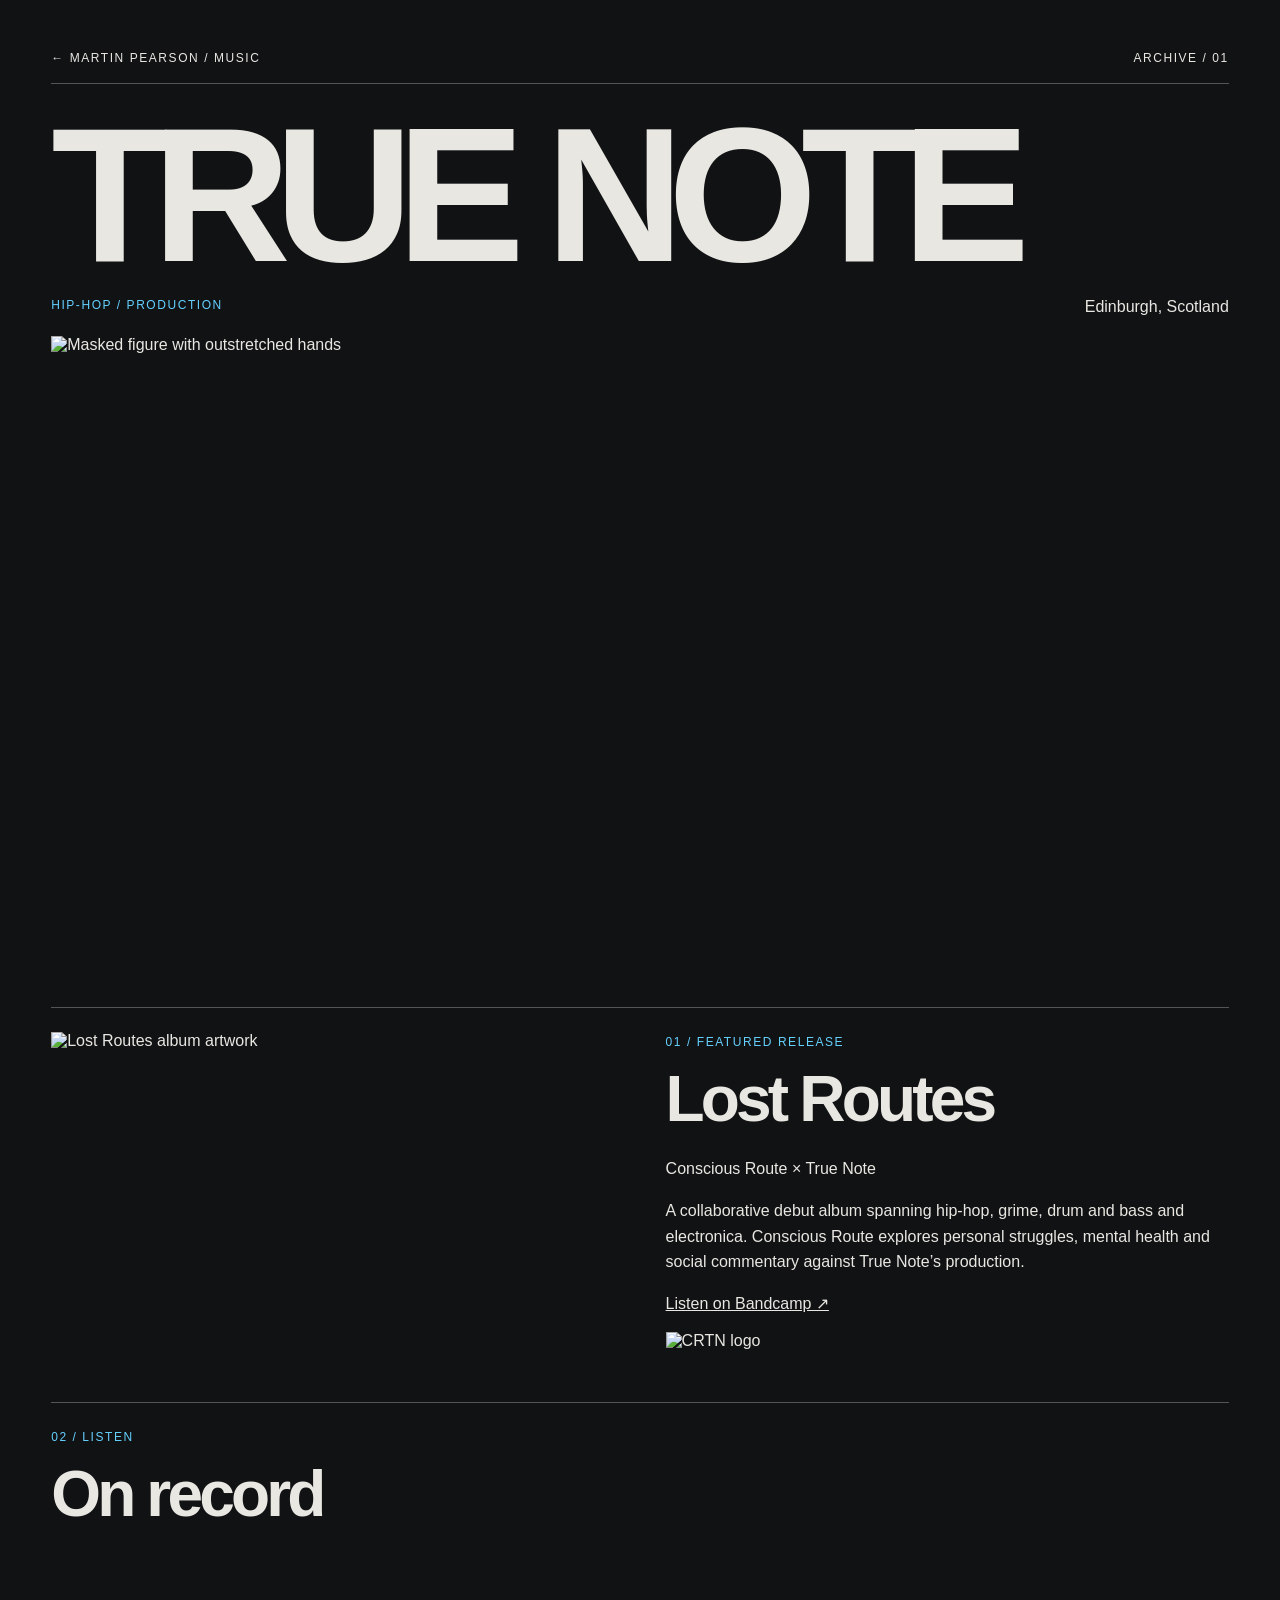
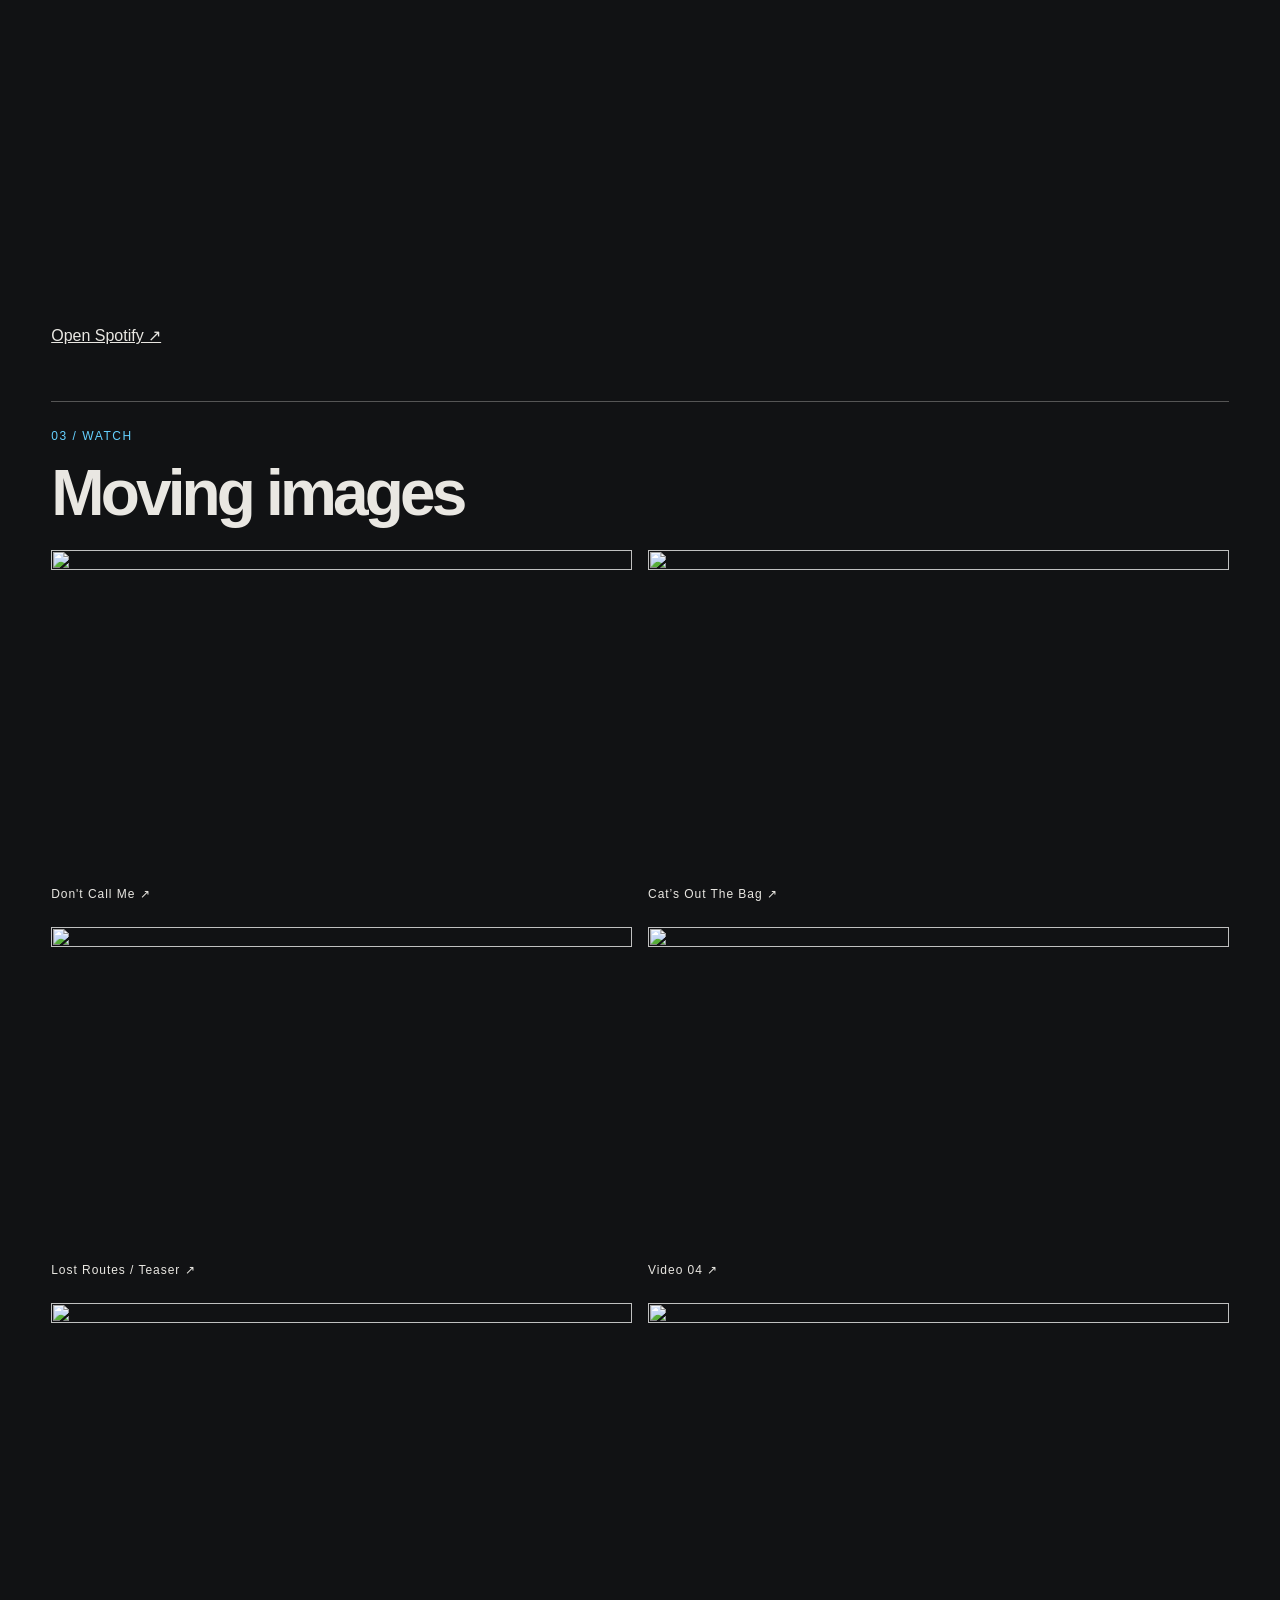
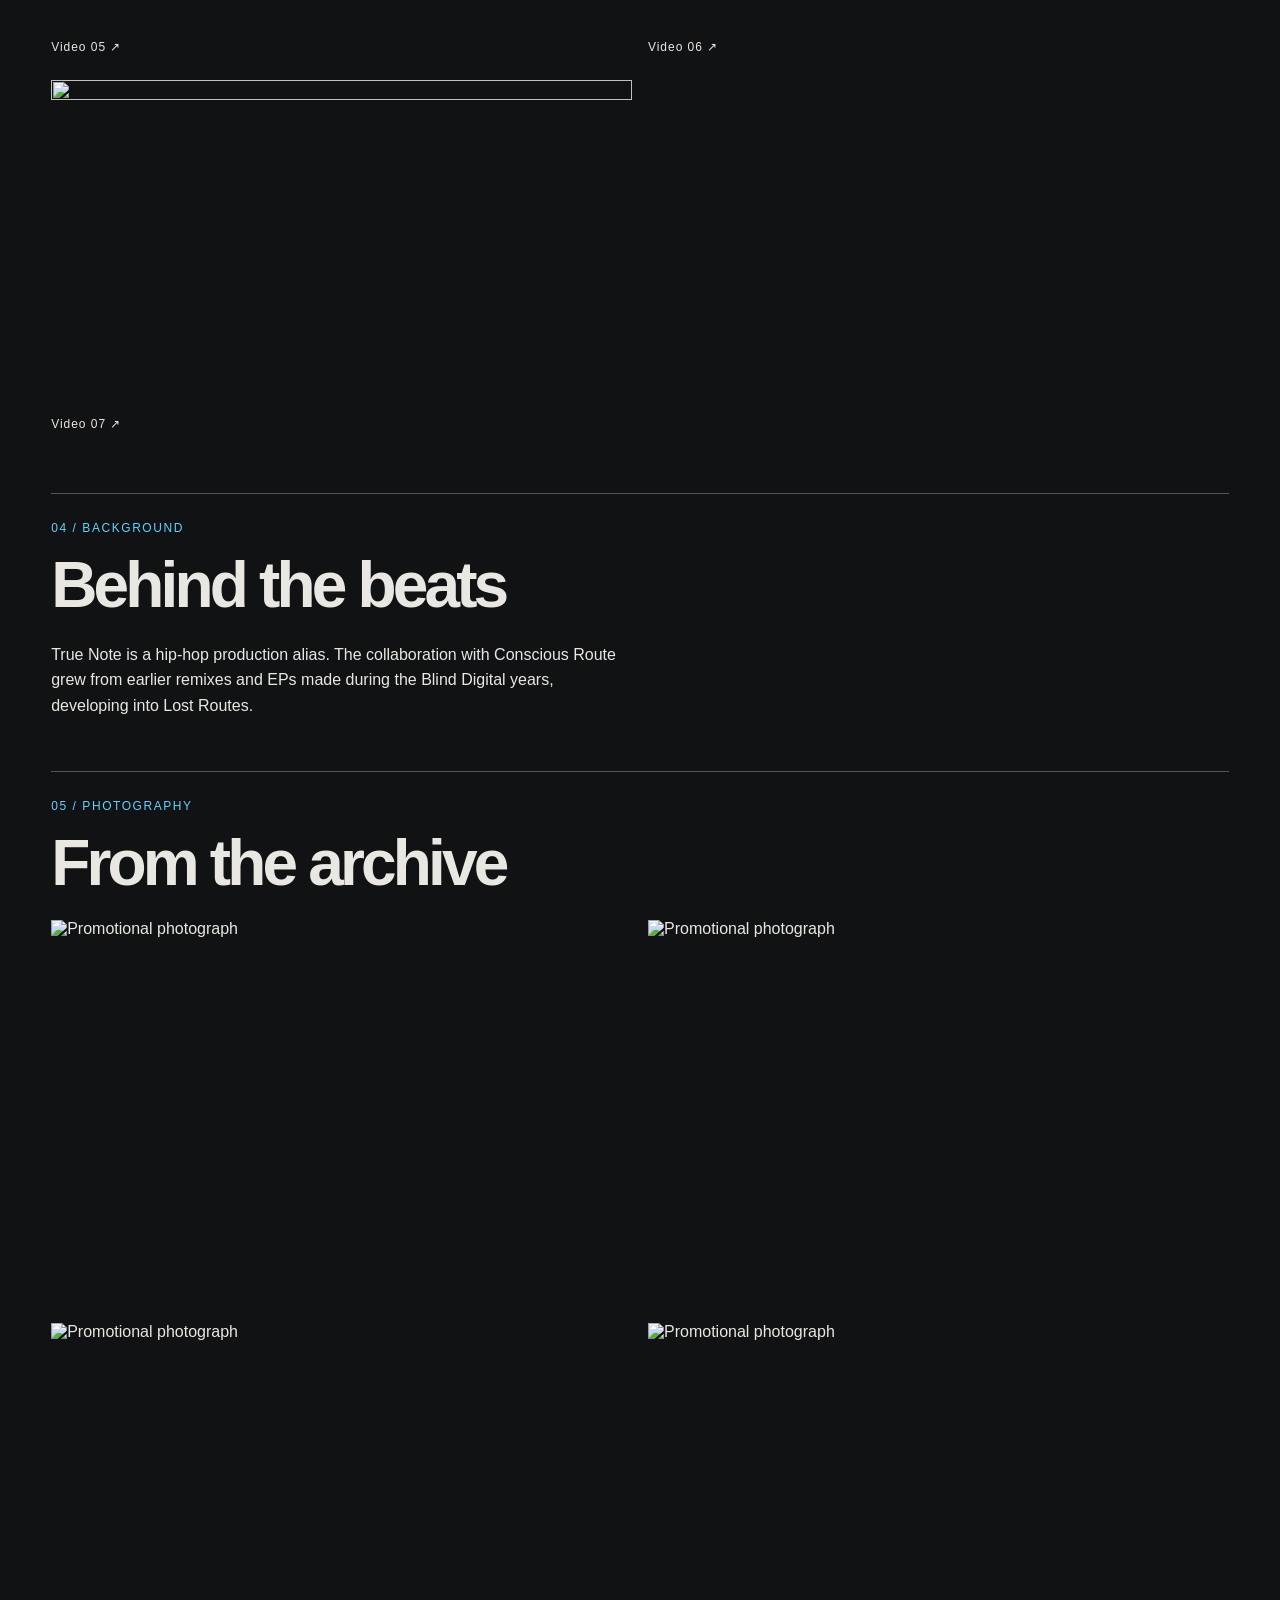
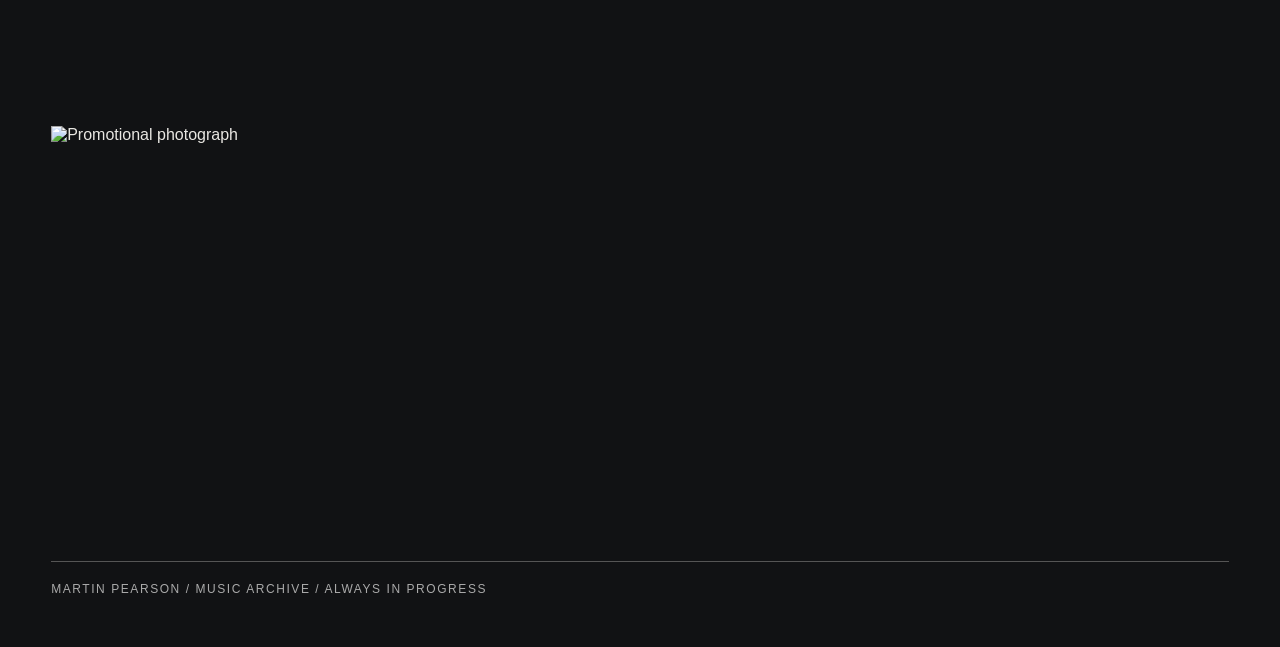
==== true-note/index.html @ a5d3c1fd "Build True Note editorial music project page" ====
<!doctype html><html lang="en"><head><meta charset="utf-8"><meta name="viewport" content="width=device-width,initial-scale=1"><title>True Note — Music archive</title><style>
*{box-sizing:border-box}body{margin:0;background:#111214;color:#e9e7e2;font:16px Arial,Helvetica,sans-serif}main{max-width:1440px;margin:auto;padding:clamp(20px,4vw,64px)}a{color:inherit}a:hover{color:#65d1ff}header,.label,footer{font-size:12px;letter-spacing:.13em;text-transform:uppercase}header{display:flex;justify-content:space-between;gap:12px;border-bottom:1px solid #555;padding-bottom:18px}header a{text-decoration:none}.label{color:#65d1ff}h1{font-size:clamp(64px,15vw,210px);line-height:.82;letter-spacing:-.085em;margin:32px 0 24px}h2{font-size:clamp(32px,5vw,70px);letter-spacing:-.06em;margin:12px 0 20px}p{line-height:1.6;max-width:65ch}.hero{width:100%;display:block;aspect-ratio:1.9;object-fit:cover}.intro{display:flex;justify-content:space-between;gap:20px;margin:0 0 20px}.section{border-top:1px solid #555;margin-top:52px;padding-top:24px}.release{display:grid;grid-template-columns:1fr 1fr;gap:4vw;align-items:start}.release img,.gallery img{width:100%;display:block}.gallery,.videos{display:grid;grid-template-columns:1fr 1fr;gap:16px}.gallery img{aspect-ratio:1.5;object-fit:cover}.video{display:block;text-decoration:none}.video img{width:100%;aspect-ratio:16/9;object-fit:cover}.video span{display:block;padding:10px 0;font-size:12px;letter-spacing:.08em}.logo{width:150px;max-width:35%}iframe{border:0;width:100%}footer{margin-top:48px;border-top:1px solid #555;padding-top:20px;color:#aaa}@media(max-width:650px){.release,.gallery,.videos{grid-template-columns:1fr}h1{font-size:15vw}.intro{flex-wrap:wrap}}</style></head><body><main><header><a href="../index.html#music">← Martin Pearson / Music</a><span>Archive / 01</span></header><h1>TRUE NOTE</h1><div class="intro"><span class="label">Hip-hop / Production</span><span>Edinburgh, Scotland</span></div><img class="hero" src="assets/hero.jpg" alt="Masked figure with outstretched hands"><section class="section release"><img src="assets/lost-routes.jpg" alt="Lost Routes album artwork"><div><span class="label">01 / Featured release</span><h2>Lost Routes</h2><p>Conscious Route × True Note</p><p>A collaborative debut album spanning hip-hop, grime, drum and bass and electronica. Conscious Route explores personal struggles, mental health and social commentary against True Note’s production.</p><p><a href="https://trueholdrecords.bandcamp.com/album/lost-routes">Listen on Bandcamp ↗</a></p><img class="logo" src="assets/logo.png" alt="CRTN logo"></div></section><section class="section"><span class="label">02 / Listen</span><h2>On record</h2><iframe title="True Note on Spotify" src="https://open.spotify.com/embed/artist/4m0ADuFeKkP7YOGuCi5vuP?theme=0" height="352" allow="autoplay; clipboard-write; encrypted-media; fullscreen; picture-in-picture" loading="lazy"></iframe><p><a href="https://open.spotify.com/artist/4m0ADuFeKkP7YOGuCi5vuP">Open Spotify ↗</a></p></section><section class="section"><span class="label">03 / Watch</span><h2>Moving images</h2><div class="videos"><a class="video" href="https://youtu.be/XL9hgh_kyWE" target="_blank" rel="noopener"><img loading="lazy" src="https://i.ytimg.com/vi/XL9hgh_kyWE/hqdefault.jpg" alt=""><span>Don't Call Me ↗</span></a><a class="video" href="https://youtu.be/y9dnN41RC68" target="_blank" rel="noopener"><img loading="lazy" src="https://i.ytimg.com/vi/y9dnN41RC68/hqdefault.jpg" alt=""><span>Cat’s Out The Bag ↗</span></a><a class="video" href="https://youtu.be/WA1QdEMMjVo" target="_blank" rel="noopener"><img loading="lazy" src="https://i.ytimg.com/vi/WA1QdEMMjVo/hqdefault.jpg" alt=""><span>Lost Routes / Teaser ↗</span></a><a class="video" href="https://youtu.be/qU3wghx_oKM" target="_blank" rel="noopener"><img loading="lazy" src="https://i.ytimg.com/vi/qU3wghx_oKM/hqdefault.jpg" alt=""><span>Video 04 ↗</span></a><a class="video" href="https://youtu.be/BtuPmQH9Mqo" target="_blank" rel="noopener"><img loading="lazy" src="https://i.ytimg.com/vi/BtuPmQH9Mqo/hqdefault.jpg" alt=""><span>Video 05 ↗</span></a><a class="video" href="https://youtu.be/92WuNAVHt8w" target="_blank" rel="noopener"><img loading="lazy" src="https://i.ytimg.com/vi/92WuNAVHt8w/hqdefault.jpg" alt=""><span>Video 06 ↗</span></a><a class="video" href="https://youtu.be/hMhkzAK3KUs" target="_blank" rel="noopener"><img loading="lazy" src="https://i.ytimg.com/vi/hMhkzAK3KUs/hqdefault.jpg" alt=""><span>Video 07 ↗</span></a></div></section><section class="section"><span class="label">04 / Background</span><h2>Behind the beats</h2><p>True Note is a hip-hop production alias. The collaboration with Conscious Route grew from earlier remixes and EPs made during the Blind Digital years, developing into Lost Routes.</p></section><section class="section"><span class="label">05 / Photography</span><h2>From the archive</h2><div class="gallery"><img loading="lazy" src="assets/photo-34.jpg" alt="Promotional photograph"><img loading="lazy" src="assets/photo-46.jpg" alt="Promotional photograph"><img loading="lazy" src="assets/photo-76.jpg" alt="Promotional photograph"><img loading="lazy" src="assets/photo-92.jpg" alt="Promotional photograph"><img loading="lazy" src="assets/photo-143.jpg" alt="Promotional photograph"></div></section><footer>Martin Pearson / Music archive / Always in progress</footer></main></body></html>
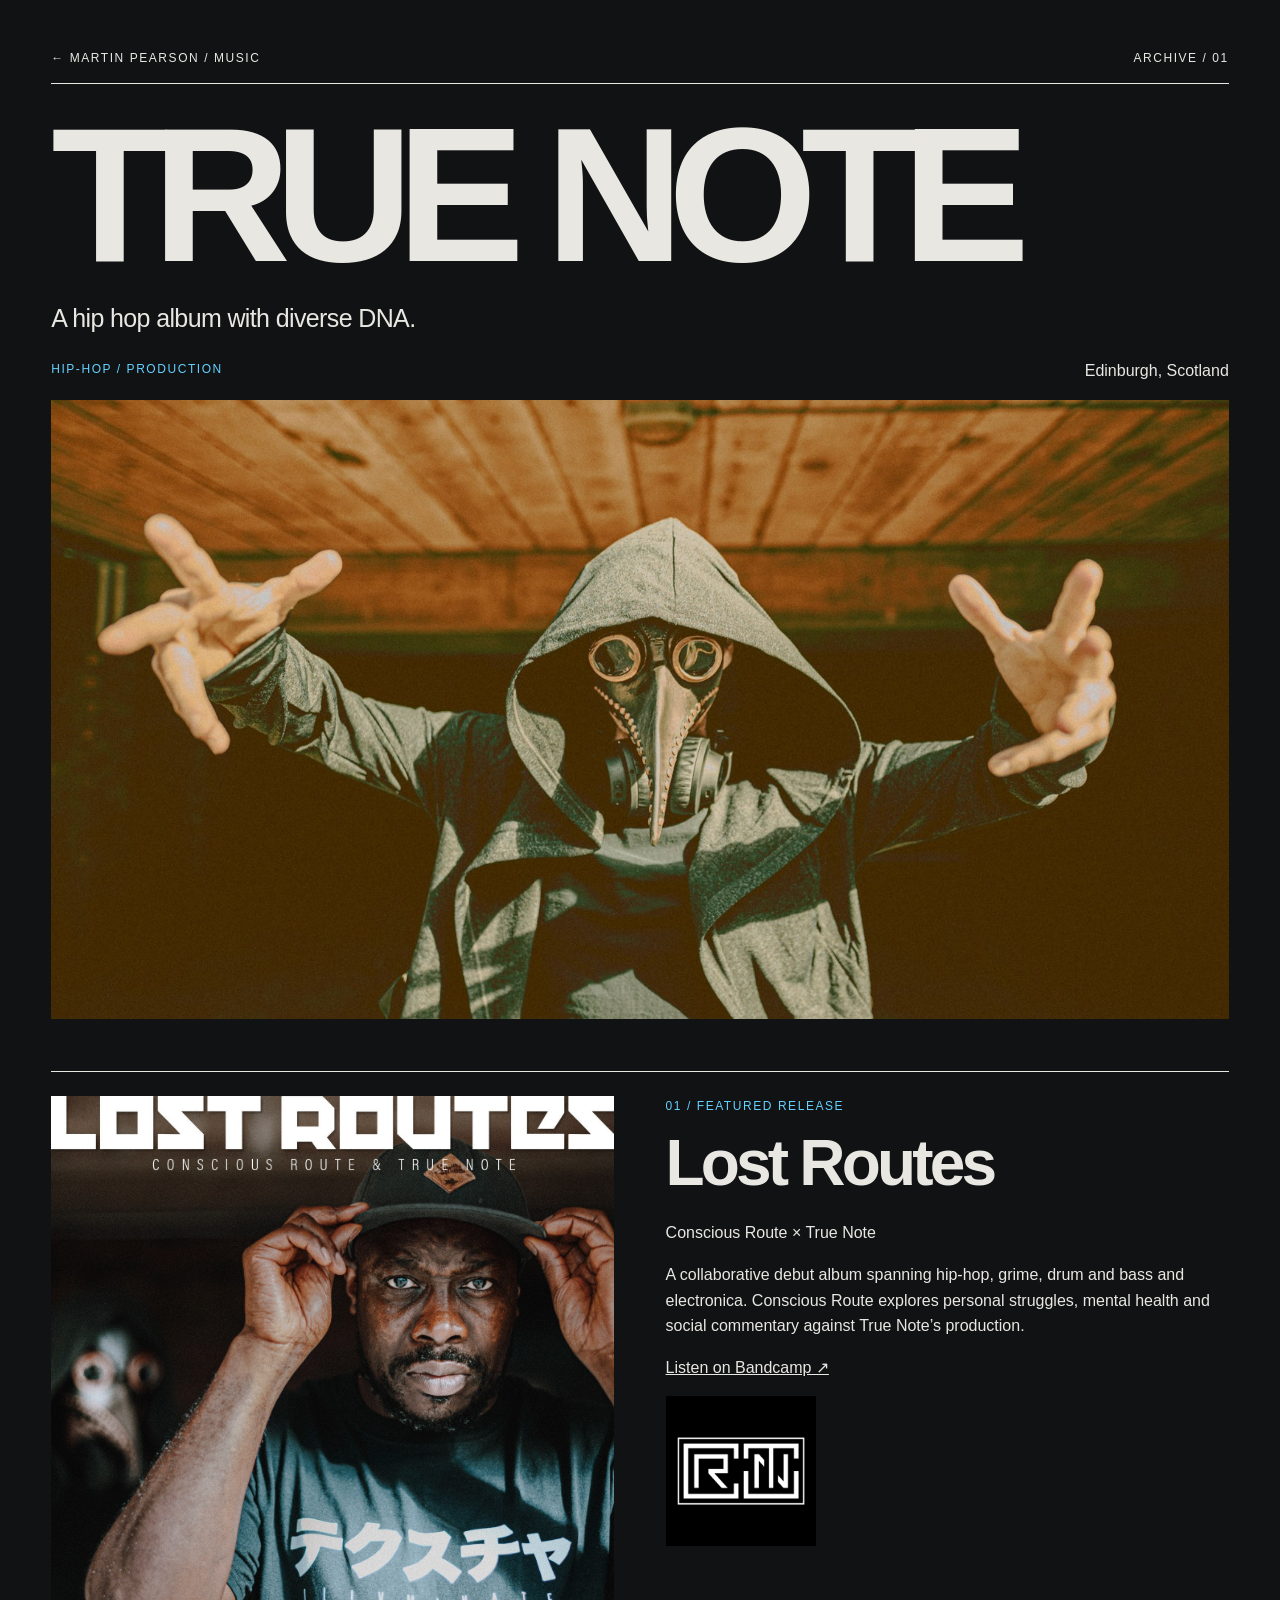
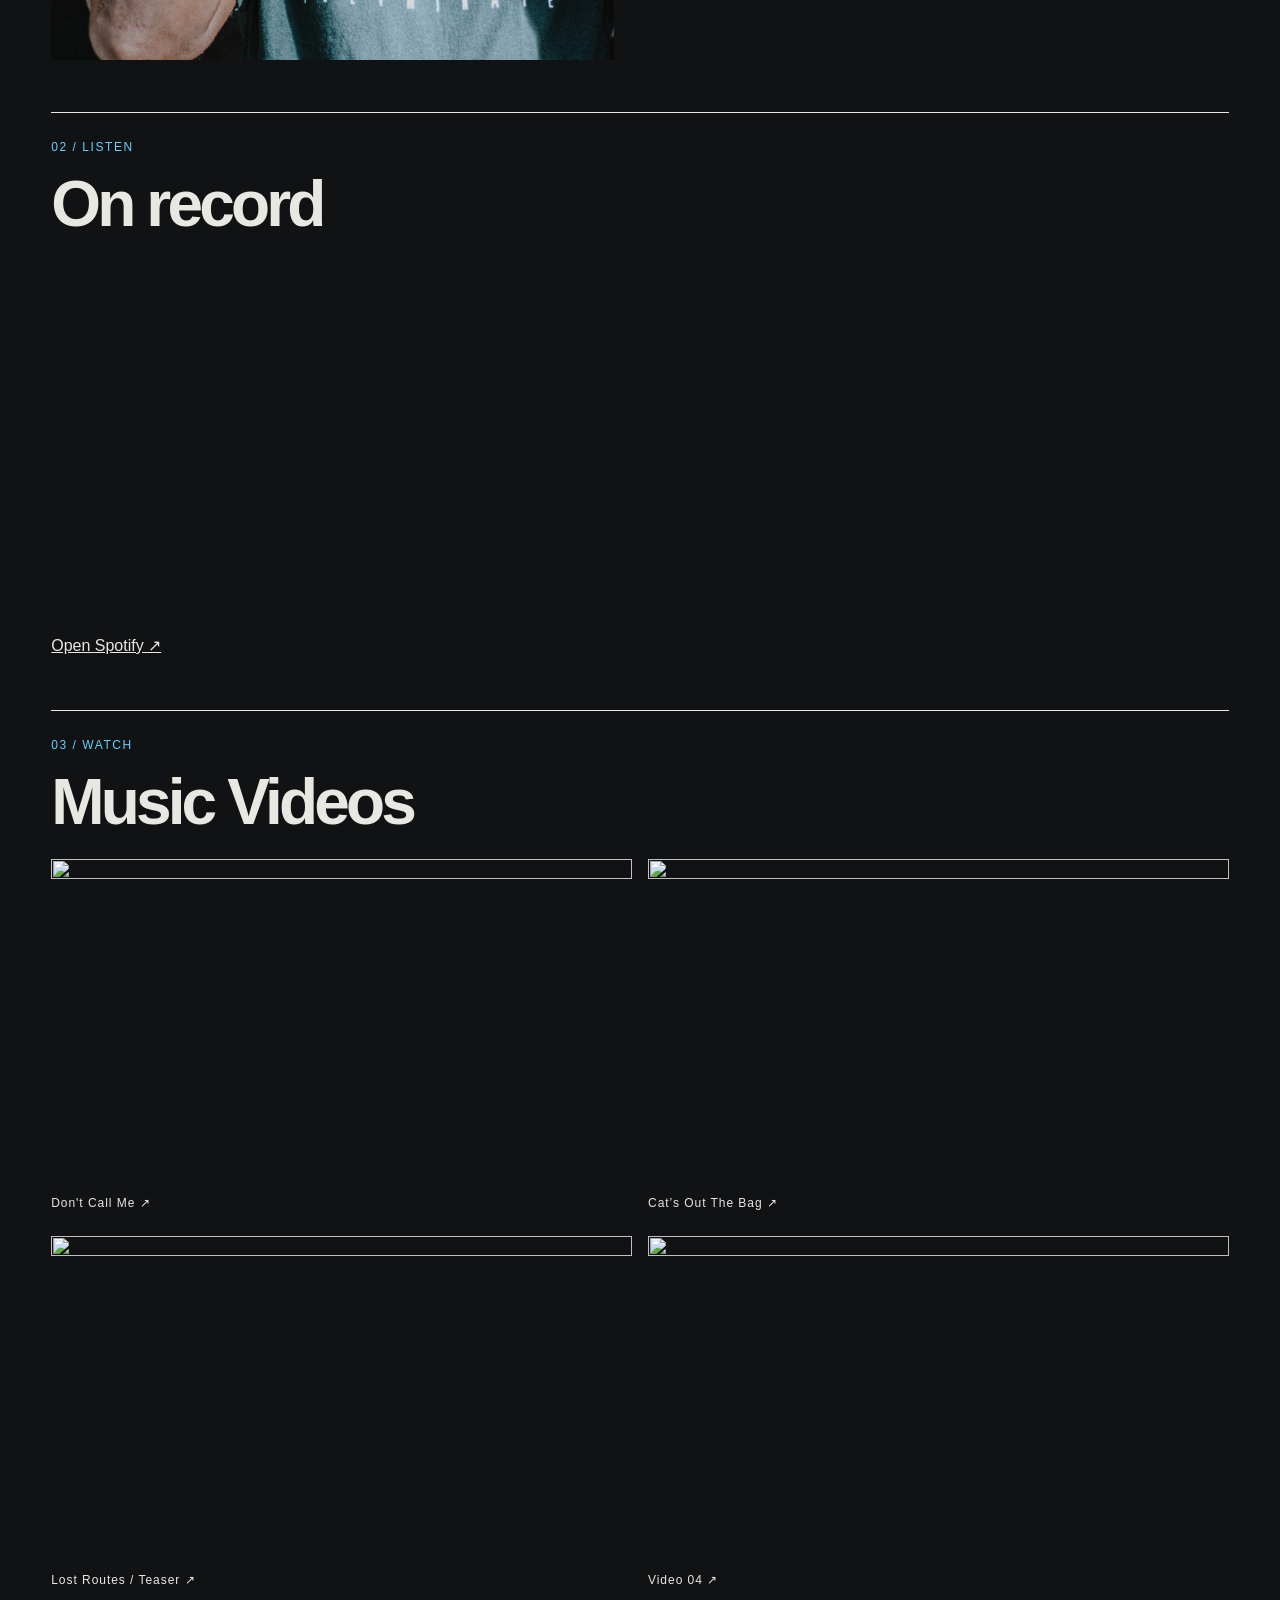
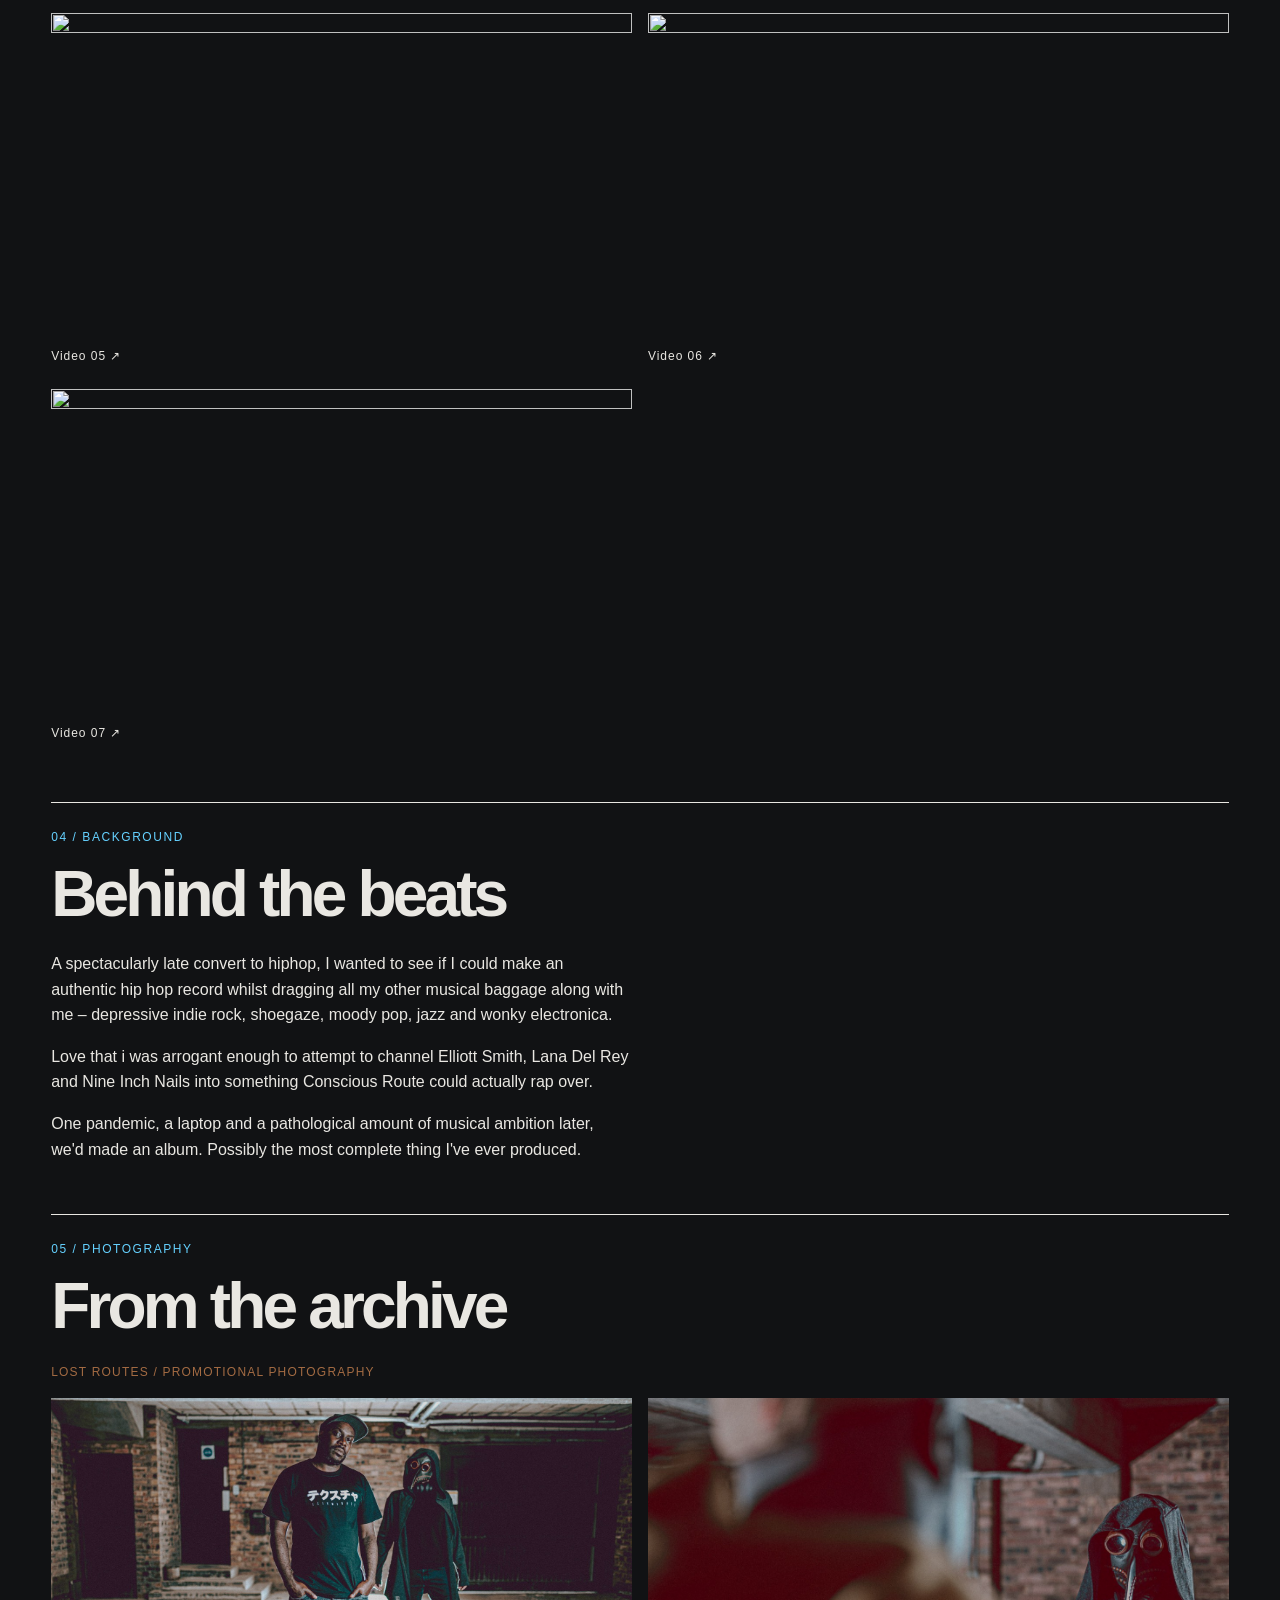
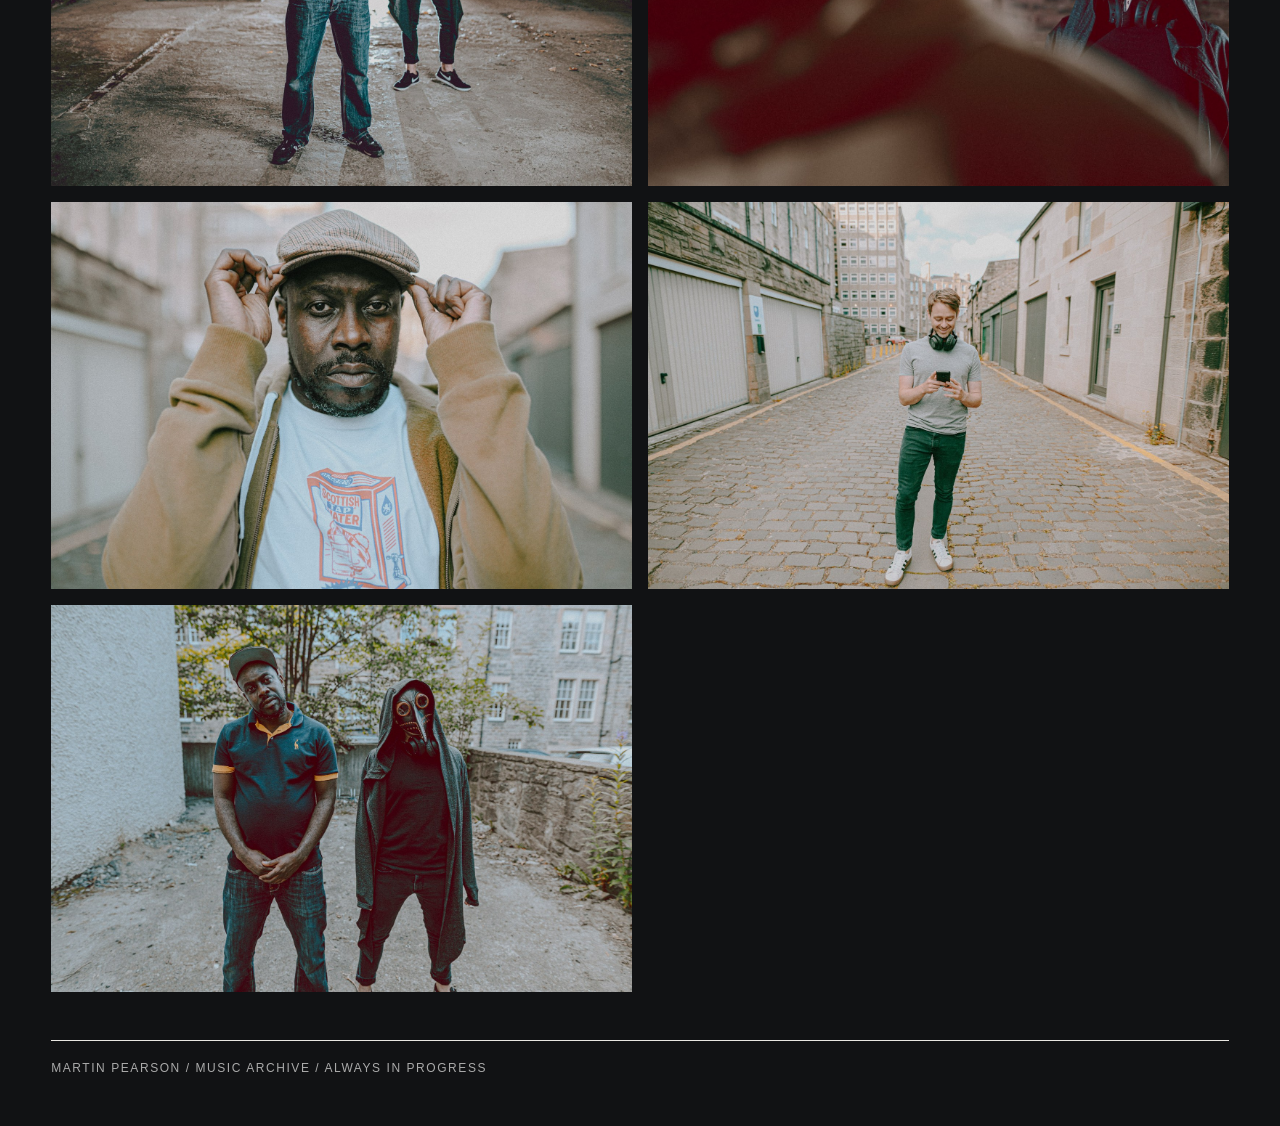
==== commit c3cdc7e6: "final approved truenote website" ====
--- a/true-note/index.html
+++ b/true-note/index.html
@@ -1,2 +1,3 @@
 <!doctype html><html lang="en"><head><meta charset="utf-8"><meta name="viewport" content="width=device-width,initial-scale=1"><title>True Note — Music archive</title><style>
-*{box-sizing:border-box}body{margin:0;background:#111214;color:#e9e7e2;font:16px Arial,Helvetica,sans-serif}main{max-width:1440px;margin:auto;padding:clamp(20px,4vw,64px)}a{color:inherit}a:hover{color:#65d1ff}header,.label,footer{font-size:12px;letter-spacing:.13em;text-transform:uppercase}header{display:flex;justify-content:space-between;gap:12px;border-bottom:1px solid #555;padding-bottom:18px}header a{text-decoration:none}.label{color:#65d1ff}h1{font-size:clamp(64px,15vw,210px);line-height:.82;letter-spacing:-.085em;margin:32px 0 24px}h2{font-size:clamp(32px,5vw,70px);letter-spacing:-.06em;margin:12px 0 20px}p{line-height:1.6;max-width:65ch}.hero{width:100%;display:block;aspect-ratio:1.9;object-fit:cover}.intro{display:flex;justify-content:space-between;gap:20px;margin:0 0 20px}.section{border-top:1px solid #555;margin-top:52px;padding-top:24px}.release{display:grid;grid-template-columns:1fr 1fr;gap:4vw;align-items:start}.release img,.gallery img{width:100%;display:block}.gallery,.videos{display:grid;grid-template-columns:1fr 1fr;gap:16px}.gallery img{aspect-ratio:1.5;object-fit:cover}.video{display:block;text-decoration:none}.video img{width:100%;aspect-ratio:16/9;object-fit:cover}.video span{display:block;padding:10px 0;font-size:12px;letter-spacing:.08em}.logo{width:150px;max-width:35%}iframe{border:0;width:100%}footer{margin-top:48px;border-top:1px solid #555;padding-top:20px;color:#aaa}@media(max-width:650px){.release,.gallery,.videos{grid-template-columns:1fr}h1{font-size:15vw}.intro{flex-wrap:wrap}}</style></head><body><main><header><a href="../index.html#music">← Martin Pearson / Music</a><span>Archive / 01</span></header><h1>TRUE NOTE</h1><div class="intro"><span class="label">Hip-hop / Production</span><span>Edinburgh, Scotland</span></div><img class="hero" src="assets/hero.jpg" alt="Masked figure with outstretched hands"><section class="section release"><img src="assets/lost-routes.jpg" alt="Lost Routes album artwork"><div><span class="label">01 / Featured release</span><h2>Lost Routes</h2><p>Conscious Route × True Note</p><p>A collaborative debut album spanning hip-hop, grime, drum and bass and electronica. Conscious Route explores personal struggles, mental health and social commentary against True Note’s production.</p><p><a href="https://trueholdrecords.bandcamp.com/album/lost-routes">Listen on Bandcamp ↗</a></p><img class="logo" src="assets/logo.png" alt="CRTN logo"></div></section><section class="section"><span class="label">02 / Listen</span><h2>On record</h2><iframe title="True Note on Spotify" src="https://open.spotify.com/embed/artist/4m0ADuFeKkP7YOGuCi5vuP?theme=0" height="352" allow="autoplay; clipboard-write; encrypted-media; fullscreen; picture-in-picture" loading="lazy"></iframe><p><a href="https://open.spotify.com/artist/4m0ADuFeKkP7YOGuCi5vuP">Open Spotify ↗</a></p></section><section class="section"><span class="label">03 / Watch</span><h2>Moving images</h2><div class="videos"><a class="video" href="https://youtu.be/XL9hgh_kyWE" target="_blank" rel="noopener"><img loading="lazy" src="https://i.ytimg.com/vi/XL9hgh_kyWE/hqdefault.jpg" alt=""><span>Don't Call Me ↗</span></a><a class="video" href="https://youtu.be/y9dnN41RC68" target="_blank" rel="noopener"><img loading="lazy" src="https://i.ytimg.com/vi/y9dnN41RC68/hqdefault.jpg" alt=""><span>Cat’s Out The Bag ↗</span></a><a class="video" href="https://youtu.be/WA1QdEMMjVo" target="_blank" rel="noopener"><img loading="lazy" src="https://i.ytimg.com/vi/WA1QdEMMjVo/hqdefault.jpg" alt=""><span>Lost Routes / Teaser ↗</span></a><a class="video" href="https://youtu.be/qU3wghx_oKM" target="_blank" rel="noopener"><img loading="lazy" src="https://i.ytimg.com/vi/qU3wghx_oKM/hqdefault.jpg" alt=""><span>Video 04 ↗</span></a><a class="video" href="https://youtu.be/BtuPmQH9Mqo" target="_blank" rel="noopener"><img loading="lazy" src="https://i.ytimg.com/vi/BtuPmQH9Mqo/hqdefault.jpg" alt=""><span>Video 05 ↗</span></a><a class="video" href="https://youtu.be/92WuNAVHt8w" target="_blank" rel="noopener"><img loading="lazy" src="https://i.ytimg.com/vi/92WuNAVHt8w/hqdefault.jpg" alt=""><span>Video 06 ↗</span></a><a class="video" href="https://youtu.be/hMhkzAK3KUs" target="_blank" rel="noopener"><img loading="lazy" src="https://i.ytimg.com/vi/hMhkzAK3KUs/hqdefault.jpg" alt=""><span>Video 07 ↗</span></a></div></section><section class="section"><span class="label">04 / Background</span><h2>Behind the beats</h2><p>True Note is a hip-hop production alias. The collaboration with Conscious Route grew from earlier remixes and EPs made during the Blind Digital years, developing into Lost Routes.</p></section><section class="section"><span class="label">05 / Photography</span><h2>From the archive</h2><div class="gallery"><img loading="lazy" src="assets/photo-34.jpg" alt="Promotional photograph"><img loading="lazy" src="assets/photo-46.jpg" alt="Promotional photograph"><img loading="lazy" src="assets/photo-76.jpg" alt="Promotional photograph"><img loading="lazy" src="assets/photo-92.jpg" alt="Promotional photograph"><img loading="lazy" src="assets/photo-143.jpg" alt="Promotional photograph"></div></section><footer>Martin Pearson / Music archive / Always in progress</footer></main></body></html>+*{box-sizing:border-box}body{margin:0;background:#111214;color:#e9e7e2;font:16px Arial,Helvetica,sans-serif}main{max-width:1440px;margin:auto;padding:clamp(20px,4vw,64px)}a{color:inherit}a:hover{color:#65d1ff}header,.label,footer{font-size:12px;letter-spacing:.13em;text-transform:uppercase}header{display:flex;justify-content:space-between;gap:12px;border-bottom:1px solid #e9e7e2;padding-bottom:18px}header a{text-decoration:none}.label{color:#65d1ff}h1{font-size:clamp(64px,15vw,210px);line-height:.82;letter-spacing:-.085em;margin:32px 0 24px}h2{font-size:clamp(32px,5vw,70px);letter-spacing:-.06em;margin:12px 0 20px}p{line-height:1.6;max-width:65ch}.hero{width:100%;display:block;aspect-ratio:1.9;object-fit:cover}.intro{display:flex;justify-content:space-between;gap:20px;margin:0 0 20px}.section{border-top:1px solid #e9e7e2;margin-top:52px;padding-top:24px}.release{display:grid;grid-template-columns:1fr 1fr;gap:4vw;align-items:start}.release img,.gallery img{width:100%;display:block}.gallery,.videos{display:grid;grid-template-columns:1fr 1fr;gap:16px}.gallery img{aspect-ratio:1.5;object-fit:cover}.video{display:block;text-decoration:none}.video img{width:100%;aspect-ratio:16/9;object-fit:cover}.video span{display:block;padding:10px 0;font-size:12px;letter-spacing:.08em}.logo{width:150px!important;max-width:35%}iframe{border:0;width:100%}footer{margin-top:48px;border-top:1px solid #e9e7e2;padding-top:20px;color:#aaa}@media(max-width:650px){.release,.gallery,.videos{grid-template-columns:1fr}h1{font-size:15vw}.intro{flex-wrap:wrap}}.context{font-size:clamp(17px,2vw,25px);letter-spacing:-.025em;margin:0 0 24px;max-width: none}.section.release{border-top-color:#e9e7e2}.section:has(.gallery){border-top-color:#e9e7e2}.gallery-note{color:#A36B43;font-size:12px;letter-spacing:.1em;text-transform:uppercase;margin:0 0 16px}</style></head><body><main><header><a href="https://martinpearson2011-collab.github.io/#music">← Martin Pearson / Music</a><span>Archive / 01</span></header><h1>TRUE NOTE</h1><p class="context">A hip hop album with diverse DNA.</p><div class="intro"><span class="label">Hip-hop / Production</span><span>Edinburgh, Scotland</span></div><img class="hero" src="assets/hero.jpg" alt="Masked figure with outstretched hands"><section class="section release"><img src="assets/lost-routes.jpg" alt="Lost Routes album artwork"><div><span class="label">01 / Featured release</span><h2>Lost Routes</h2><p>Conscious Route × True Note</p><p>A collaborative debut album spanning hip-hop, grime, drum and bass and electronica. Conscious Route explores personal struggles, mental health and social commentary against True Note’s production.</p><p><a href="https://trueholdrecords.bandcamp.com/album/lost-routes">Listen on Bandcamp ↗</a></p><img class="logo" src="assets/logo.png" alt="CRTN logo"></div></section><section class="section"><span class="label">02 / Listen</span><h2>On record</h2><iframe title="True Note on Spotify" src="https://open.spotify.com/embed/artist/4m0ADuFeKkP7YOGuCi5vuP?theme=0" height="352" allow="autoplay; clipboard-write; encrypted-media; fullscreen; picture-in-picture" loading="lazy"></iframe><p><a href="https://open.spotify.com/artist/4m0ADuFeKkP7YOGuCi5vuP">Open Spotify ↗</a></p></section><section class="section"><span class="label">03 / Watch</span><h2>Music Videos</h2><div class="videos">
+<a class="video" href="https://youtu.be/XL9hgh_kyWE" target="_blank" rel="noopener"><img loading="lazy" src="https://i.ytimg.com/vi/XL9hgh_kyWE/hqdefault.jpg" alt=""><span>Don't Call Me ↗</span></a><a class="video" href="https://youtu.be/y9dnN41RC68" target="_blank" rel="noopener"><img loading="lazy" src="https://i.ytimg.com/vi/y9dnN41RC68/hqdefault.jpg" alt=""><span>Cat’s Out The Bag ↗</span></a><a class="video" href="https://youtu.be/WA1QdEMMjVo" target="_blank" rel="noopener"><img loading="lazy" src="https://i.ytimg.com/vi/WA1QdEMMjVo/hqdefault.jpg" alt=""><span>Lost Routes / Teaser ↗</span></a><a class="video" href="https://youtu.be/qU3wghx_oKM" target="_blank" rel="noopener"><img loading="lazy" src="https://i.ytimg.com/vi/qU3wghx_oKM/hqdefault.jpg" alt=""><span>Video 04 ↗</span></a><a class="video" href="https://youtu.be/BtuPmQH9Mqo" target="_blank" rel="noopener"><img loading="lazy" src="https://i.ytimg.com/vi/BtuPmQH9Mqo/hqdefault.jpg" alt=""><span>Video 05 ↗</span></a><a class="video" href="https://youtu.be/92WuNAVHt8w" target="_blank" rel="noopener"><img loading="lazy" src="https://i.ytimg.com/vi/92WuNAVHt8w/hqdefault.jpg" alt=""><span>Video 06 ↗</span></a><a class="video" href="https://youtu.be/hMhkzAK3KUs" target="_blank" rel="noopener"><img loading="lazy" src="https://i.ytimg.com/vi/hMhkzAK3KUs/hqdefault.jpg" alt=""><span>Video 07 ↗</span></a></div></section><section class="section"><span class="label">04 / Background</span><h2>Behind the beats</h2><p>A spectacularly late convert to hiphop, I wanted to see if I could make an authentic hip hop record whilst dragging all my other musical baggage along with me – depressive indie rock, shoegaze, moody pop, jazz and wonky electronica.</p><p>Love that i was arrogant enough to attempt to channel Elliott Smith, Lana Del Rey and Nine Inch Nails into something Conscious Route could actually rap over.</p><p>One pandemic, a laptop and a pathological amount of musical ambition later, we'd made an album. Possibly the most complete thing I've ever produced.</p></section><section class="section"><span class="label">05 / Photography</span><h2>From the archive</h2><p class="gallery-note">Lost Routes / Promotional photography</p><div class="gallery"><img loading="lazy" src="assets/photo-34.jpg" alt="Promotional photograph"><img loading="lazy" src="assets/photo-46.jpg" alt="Promotional photograph"><img loading="lazy" src="assets/photo-76.jpg" alt="Promotional photograph"><img loading="lazy" src="assets/photo-92.jpg" alt="Promotional photograph"><img loading="lazy" src="assets/photo-143.jpg" alt="Promotional photograph"></div></section><footer>Martin Pearson / Music archive / Always in progress</footer></main></body></html>
